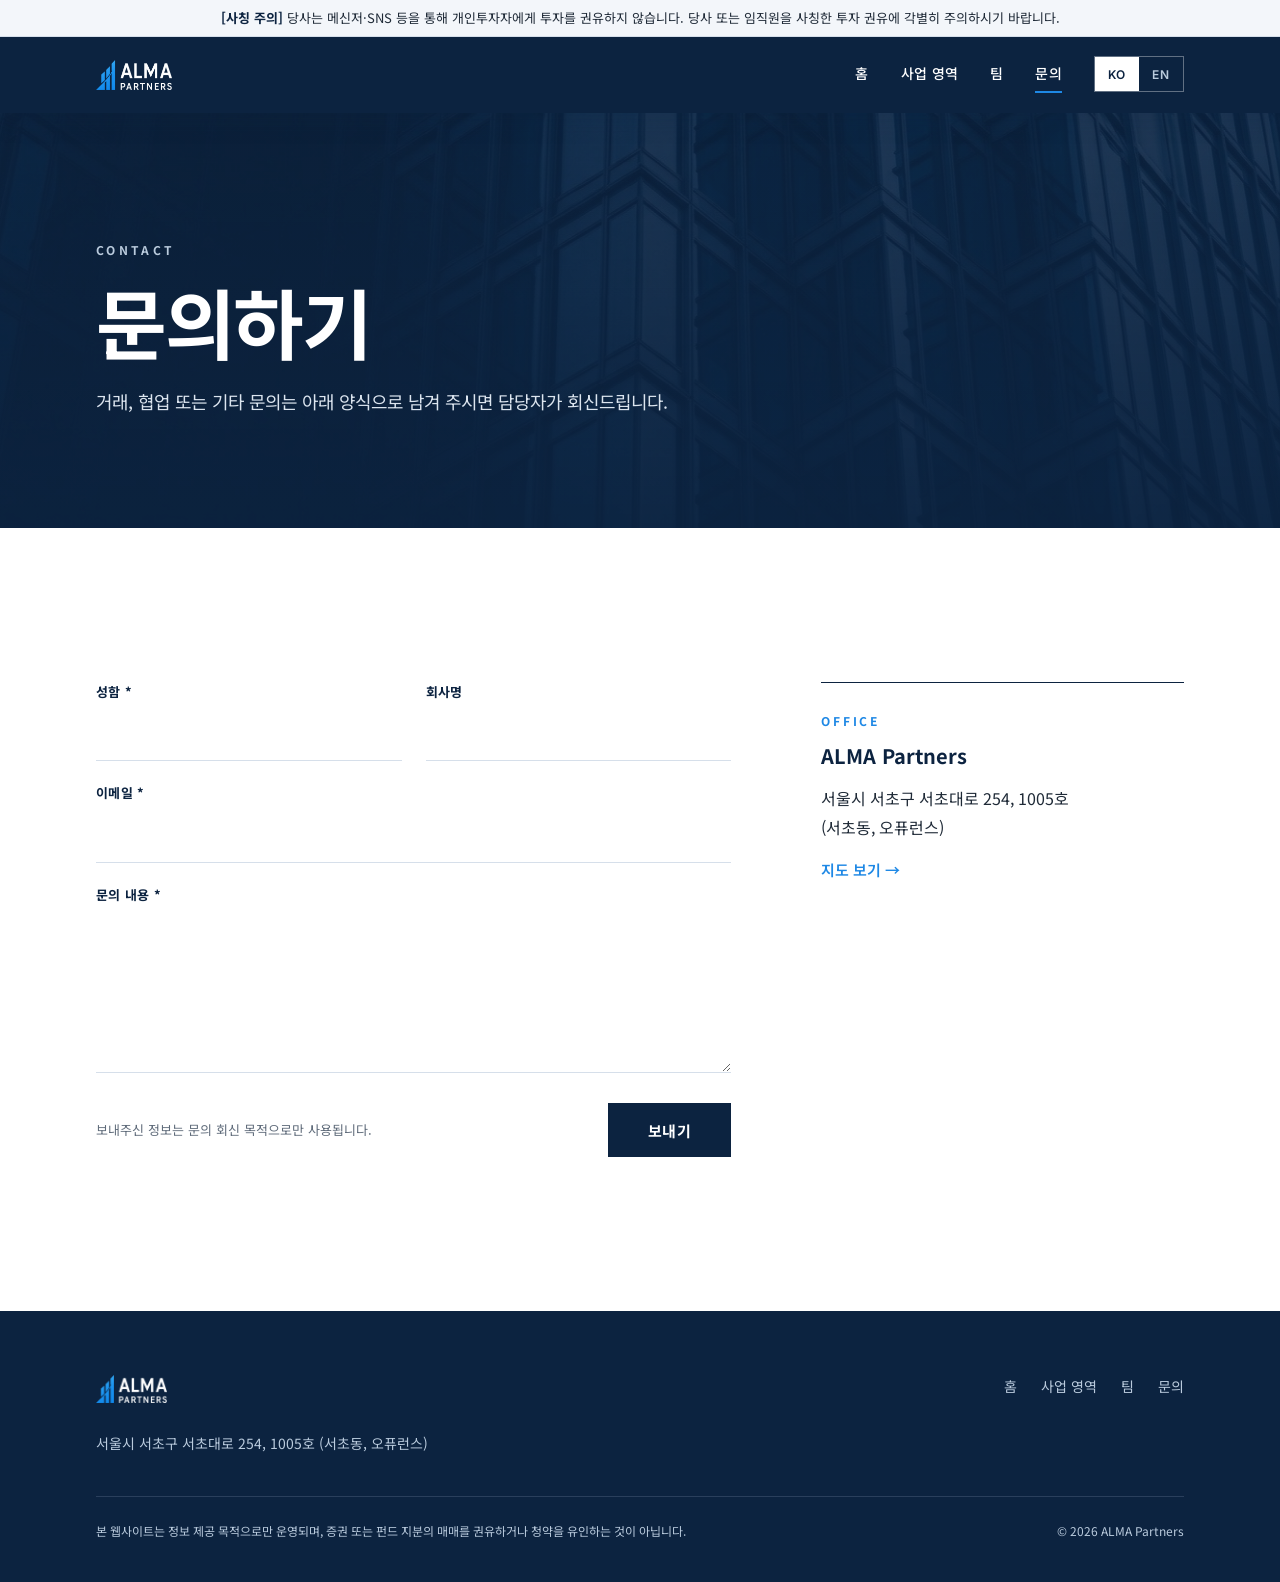
==== contact.html @ fdf9649d "Add files via upload" ====
<!doctype html>
<html lang="ko" data-lang="ko" class="no-js" data-title-ko="문의 | 알마파트너스" data-title-en="Contact | ALMA Partners" data-desc-ko="알마파트너스 문의하기" data-desc-en="Contact ALMA Partners">
<head>
<meta charset="utf-8">
<meta name="viewport" content="width=device-width, initial-scale=1, viewport-fit=cover">
<title>문의 | 알마파트너스</title>
<meta name="description" content="알마파트너스 문의하기">
<meta property="og:title" content="Contact | ALMA Partners">
<meta property="og:description" content="Contact ALMA Partners">
<meta property="og:image" content="assets/hero.jpg">
<meta property="og:type" content="website">
<meta name="theme-color" content="#0C2340">
<link rel="icon" type="image/png" href="assets/favicon.png">
<link rel="apple-touch-icon" href="assets/apple-touch-icon.png">
<link rel="preconnect" href="https://fonts.googleapis.com">
<link rel="preconnect" href="https://fonts.gstatic.com" crossorigin>
<link href="https://fonts.googleapis.com/css2?family=Inter:wght@400;500;600;700&family=Noto+Sans+KR:wght@400;500;700&display=swap" rel="stylesheet">
<link rel="stylesheet" href="css/style.css">
</head>
<body class="page-inner">
<header class="site-head">
  <div class="notice ko-only" role="note"><strong>[사칭 주의]</strong> 당사는 메신저·SNS 등을 통해 개인투자자에게 투자를 권유하지 않습니다. 당사 또는 임직원을 사칭한 투자 권유에 각별히 주의하시기 바랍니다.</div>
  <div class="wrap bar">
    <a class="brand" href="index.html" aria-label="ALMA Partners"><img src="assets/logo_white.png" alt="ALMA Partners" width="76" height="30"></a>
    <button class="burger" type="button" aria-label="Menu" aria-expanded="false" aria-controls="nav"><span></span><span></span><span></span></button>
    <nav class="nav" id="nav" aria-label="Main">
      <a href="index.html"><span data-l="ko">홈</span><span data-l="en">Home</span></a><a href="what-we-do.html"><span data-l="ko">사업 영역</span><span data-l="en">What We Do</span></a><a href="team.html"><span data-l="ko">팀</span><span data-l="en">Team</span></a><a href="contact.html" aria-current="page"><span data-l="ko">문의</span><span data-l="en">Contact</span></a>
      <div class="lang" role="group" aria-label="Language"><button type="button" data-set="ko" aria-pressed="true">KO</button><button type="button" data-set="en" aria-pressed="false">EN</button></div>
    </nav>
  </div>
</header>
<main>
<section class="band">
  <div class="hero-bg" aria-hidden="true"></div>
  <div class="wrap">
    <p class="eyebrow reveal">Contact</p>
    <h1 class="reveal" style="--d:1"><span data-l="ko">문의하기</span><span data-l="en">Get in touch</span></h1>
    <p class="lead reveal" style="--d:2"><span data-l="ko">거래, 협업 또는 기타 문의는 아래 양식으로 남겨 주시면 담당자가 회신드립니다.</span><span data-l="en">For transactions, partnerships or other enquiries, leave us a message and we will reply.</span></p>
  </div>
</section>
<section class="block">
  <div class="wrap contact-grid">
    <div class="form-area reveal">
      <form class="form" action="https://formsubmit.co/charlierhee@almapt.co.kr" method="POST">
        <input type="hidden" name="_subject" value="ALMA Partners website enquiry">
        <input type="hidden" name="_template" value="table">
        <input type="hidden" name="_captcha" value="false">
        <input type="hidden" name="_next" value="">
        <input type="text" name="_honey" class="hp" tabindex="-1" autocomplete="off" aria-hidden="true">
        <div class="field"><label for="f-name"><span data-l="ko">성함</span><span data-l="en">Name</span> *</label><input id="f-name" name="name" type="text" required autocomplete="name"></div>
        <div class="field"><label for="f-company"><span data-l="ko">회사명</span><span data-l="en">Company</span></label><input id="f-company" name="company" type="text" autocomplete="organization"></div>
        <div class="field full"><label for="f-email"><span data-l="ko">이메일</span><span data-l="en">Email</span> *</label><input id="f-email" name="email" type="email" required autocomplete="email"></div>
        <div class="field full"><label for="f-msg"><span data-l="ko">문의 내용</span><span data-l="en">Message</span> *</label><textarea id="f-msg" name="message" required></textarea></div>
        <div class="form-foot"><small><span data-l="ko">보내주신 정보는 문의 회신 목적으로만 사용됩니다.</span><span data-l="en">Your details are used only to reply to your enquiry.</span></small><button class="btn" type="submit"><span data-l="ko">보내기</span><span data-l="en">Send</span></button></div>
      </form>
      <div class="thanks" role="status"><h3><span data-l="ko">문의가 접수되었습니다.</span><span data-l="en">Thank you. Your message has been sent.</span></h3><p style="margin:0"><span data-l="ko">확인 후 담당자가 이메일로 회신드리겠습니다.</span><span data-l="en">We will reply to you by email.</span></p></div>
    </div>
    <aside class="office reveal" style="--d:1">
      <p class="label" style="margin:0">Office</p>
      <div class="name">ALMA Partners</div>
      <address><span data-l="ko">서울시 서초구 서초대로 254, 1005호<br>(서초동, 오퓨런스)</span><span data-l="en">Suite 1005, 254 Seocho-daero<br>Seocho-gu, Seoul, Korea</span></address>
      <a href="https://map.naver.com/p/search/%EC%84%9C%EC%B4%88%EB%8C%80%EB%A1%9C%20254" target="_blank" rel="noopener"><span data-l="ko">지도 보기 →</span><span data-l="en">View on map →</span></a>
    </aside>
  </div>
</section>
</main>
<footer class="site-foot">
  <div class="wrap">
    <div class="foot-top">
      <img src="assets/logo_white.png" alt="ALMA Partners" width="71" height="28">
      <nav class="foot-nav" aria-label="Footer"><a href="index.html"><span data-l="ko">홈</span><span data-l="en">Home</span></a><a href="what-we-do.html"><span data-l="ko">사업 영역</span><span data-l="en">What We Do</span></a><a href="team.html"><span data-l="ko">팀</span><span data-l="en">Team</span></a><a href="contact.html"><span data-l="ko">문의</span><span data-l="en">Contact</span></a></nav>
    </div>
    <div class="foot-top" style="margin-top:28px">
      <address style="font-style:normal;font-size:14px;line-height:1.8"><span data-l="ko">서울시 서초구 서초대로 254, 1005호 (서초동, 오퓨런스)</span><span data-l="en">Suite 1005, 254 Seocho-daero, Seocho-gu, Seoul, Korea</span></address>
    </div>
    <div class="foot-bottom">
      <p><span data-l="ko">본 웹사이트는 정보 제공 목적으로만 운영되며, 증권 또는 펀드 지분의 매매를 권유하거나 청약을 유인하는 것이 아닙니다.</span><span data-l="en">This website is for information only and does not constitute an offer or solicitation to buy or sell any securities or fund interests.</span></p>
      <p>© 2026 ALMA Partners</p>
    </div>
  </div>
</footer>
<script src="js/main.js"></script>
</body>
</html>
---- css/style.css ----
/* ALMA Partners — site styles */
:root{
  --navy:#0C2340; --navy-2:#13305A; --blue:#1E88E5; --pale:#BACBDD;
  --grey:#F3F6FA; --line:#D6DFEA; --ink:#1F2A37; --muted:#5F6B7A;
  --max:1200px; --pad:clamp(20px,5vw,56px);
  --ease:cubic-bezier(.2,.7,.2,1);
}
*{box-sizing:border-box}
html{scroll-behavior:smooth;-webkit-text-size-adjust:100%}
body{margin:0;font-family:"Inter","Noto Sans KR",system-ui,-apple-system,sans-serif;color:var(--ink);background:#fff;line-height:1.6;-webkit-font-smoothing:antialiased;overflow-x:hidden}
html[data-lang="ko"] body{font-family:"Noto Sans KR","Inter",system-ui,sans-serif;word-break:keep-all}
img{max-width:100%;display:block}
a{color:inherit;text-decoration:none}
.wrap{max-width:var(--max);margin:0 auto;padding:0 var(--pad)}

/* language switching */
html[data-lang="ko"] [data-l="en"],html[data-lang="en"] [data-l="ko"]{display:none!important}
html[data-lang="en"] .ko-only{display:none!important}

/* ---------- header ---------- */
.site-head{position:fixed;inset:0 0 auto 0;z-index:50;transition:background .35s var(--ease),box-shadow .35s var(--ease)}
.notice{background:var(--grey);color:var(--ink);font-size:13px;line-height:1.5;text-align:center;padding:8px var(--pad);border-bottom:1px solid var(--line)}
.notice strong{color:var(--navy)}
.bar{display:flex;align-items:center;justify-content:space-between;gap:24px;height:76px}
.brand img{height:30px;width:auto}
.nav{display:flex;align-items:center;gap:32px}
.nav a{color:#fff;font-size:14px;font-weight:500;letter-spacing:.02em;padding:6px 0;border-bottom:2px solid transparent;transition:border-color .25s,opacity .25s}
.nav a:hover{opacity:.75}
.nav a[aria-current="page"]{border-bottom-color:var(--blue)}
.lang{display:flex;border:1px solid rgba(255,255,255,.35)}
.lang button{background:transparent;color:var(--pale);border:0;font:600 12px "Inter",sans-serif;letter-spacing:.06em;min-width:44px;min-height:34px;cursor:pointer}
.lang button[aria-pressed="true"]{background:#fff;color:var(--navy)}
.site-head.solid,.page-inner .site-head{background:var(--navy);box-shadow:0 6px 24px rgba(12,35,64,.18)}
.burger{display:none;background:none;border:0;width:44px;height:44px;cursor:pointer;position:relative}
.burger span{position:absolute;left:11px;right:11px;height:2px;background:#fff;transition:transform .3s var(--ease),opacity .3s}
.burger span:nth-child(1){top:15px}.burger span:nth-child(2){top:21px}.burger span:nth-child(3){top:27px}
.menu-open .burger span:nth-child(1){transform:translateY(6px) rotate(45deg)}
.menu-open .burger span:nth-child(2){opacity:0}
.menu-open .burger span:nth-child(3){transform:translateY(-6px) rotate(-45deg)}

/* ---------- hero ---------- */
.hero{position:relative;min-height:100vh;min-height:100svh;display:flex;align-items:flex-end;overflow:hidden;color:#fff;background:var(--navy)}
.hero-bg{position:absolute;inset:-12% 0 -12% 0;background:url(../assets/hero.jpg) center/cover no-repeat;will-change:transform}
.hero::after{content:"";position:absolute;inset:0;background:linear-gradient(180deg,rgba(12,35,64,.55) 0%,rgba(12,35,64,.62) 45%,rgba(12,35,64,.9) 100%)}
.hero .wrap{position:relative;z-index:1;width:100%;padding-top:180px;padding-bottom:clamp(64px,12vh,128px)}
.eyebrow{font-size:12px;font-weight:700;letter-spacing:.28em;color:var(--pale);text-transform:uppercase;margin:0 0 22px}
.hero h1{font-size:clamp(40px,7.4vw,104px);line-height:1.02;font-weight:700;letter-spacing:-.035em;margin:0;max-width:13ch}
html[data-lang="ko"] .hero h1{font-size:clamp(34px,5.8vw,80px);line-height:1.2;letter-spacing:-.03em;max-width:16ch}
.hero .lead{font-size:clamp(16px,1.5vw,20px);line-height:1.7;color:#DCE5EF;max-width:640px;margin:32px 0 0}
.scroll-hint{position:absolute;z-index:1;left:50%;bottom:26px;transform:translateX(-50%);width:1px;height:48px;background:rgba(255,255,255,.25);overflow:hidden}
.scroll-hint::after{content:"";position:absolute;left:0;top:-48px;width:1px;height:48px;background:#fff;animation:drip 2.2s var(--ease) infinite}
@keyframes drip{to{top:48px}}

/* page band (inner pages) */
.band{position:relative;overflow:hidden;color:#fff;background:var(--navy)}
.band .hero-bg{inset:-20% 0 -20% 0;opacity:.55}
.band::after{content:"";position:absolute;inset:0;background:linear-gradient(180deg,rgba(12,35,64,.7),rgba(12,35,64,.92))}
.band .wrap{position:relative;z-index:1;padding-top:clamp(170px,22vw,240px);padding-bottom:clamp(64px,9vw,112px)}
.band h1{font-size:clamp(38px,6vw,80px);line-height:1.05;letter-spacing:-.03em;margin:0;font-weight:700}
.band .lead{font-size:clamp(16px,1.4vw,19px);line-height:1.7;color:#DCE5EF;max-width:680px;margin:24px 0 0}

/* ---------- sections ---------- */
section.block{padding:clamp(80px,12vw,160px) 0}
.label{font-size:12px;font-weight:700;letter-spacing:.24em;color:var(--blue);text-transform:uppercase;margin:0 0 20px}
.h2{font-size:clamp(30px,4vw,56px);line-height:1.12;letter-spacing:-.025em;font-weight:700;color:var(--navy);margin:0}
html[data-lang="ko"] .h2{line-height:1.3}
.split{display:grid;grid-template-columns:5fr 7fr;gap:clamp(32px,6vw,96px);align-items:start}
.body-lg{font-size:clamp(17px,1.5vw,21px);line-height:1.75;color:var(--ink);margin:0}

.statement{background:var(--navy);color:#fff}
.statement p:not(.label){font-size:clamp(26px,3.6vw,52px);line-height:1.25;letter-spacing:-.02em;font-weight:600;margin:0;max-width:22ch}
html[data-lang="ko"] .statement p:not(.label){line-height:1.45;max-width:24ch}
.statement .accent{color:var(--pale)}

.principles{display:grid;grid-template-columns:repeat(4,minmax(0,1fr));gap:clamp(24px,3vw,48px);margin-top:clamp(48px,6vw,80px)}
.principle{border-top:1px solid var(--navy);padding-top:24px}
.num{font-size:13px;font-weight:700;color:var(--blue);letter-spacing:.06em}
.principle h3{font-size:clamp(19px,1.6vw,22px);color:var(--navy);margin:14px 0 10px;letter-spacing:-.01em}
.principle p{margin:0;font-size:15px;line-height:1.7;color:var(--muted)}

.platforms{margin-top:clamp(40px,5vw,72px);border-top:1px solid var(--line)}
.platform{display:grid;grid-template-columns:120px 1fr auto;gap:clamp(16px,4vw,56px);align-items:baseline;padding:clamp(32px,4vw,48px) 0;border-bottom:1px solid var(--line);transition:padding .35s var(--ease)}
.platform .big{font-size:clamp(40px,5vw,72px);font-weight:700;color:var(--line);line-height:1;letter-spacing:-.04em;transition:color .35s}
.platform h3{font-size:clamp(22px,2.4vw,34px);color:var(--navy);margin:0 0 10px;letter-spacing:-.02em}
.platform p{margin:0;color:var(--muted);font-size:16px;line-height:1.7;max-width:640px}
.arrow{font-size:15px;font-weight:600;color:var(--blue);white-space:nowrap}
a.platform:hover .big{color:var(--blue)}
a.platform:hover{padding-left:12px}

/* what we do detail */
.detail{display:grid;grid-template-columns:5fr 7fr;gap:clamp(32px,6vw,96px);padding:clamp(64px,8vw,120px) 0;border-bottom:1px solid var(--line)}
.detail:last-child{border-bottom:0}
.detail .big{font-size:clamp(56px,7vw,104px);font-weight:700;color:var(--blue);line-height:.9;letter-spacing:-.05em;display:block;margin-bottom:24px}
.detail h2{font-size:clamp(28px,3.2vw,44px);color:var(--navy);line-height:1.15;letter-spacing:-.02em;margin:0}
.detail .sub{color:var(--muted);font-size:14px;letter-spacing:.04em;margin-top:12px}
.detail ul{list-style:none;padding:0;margin:36px 0 0;display:grid;grid-template-columns:repeat(2,minmax(0,1fr));gap:0 40px}
.detail li{padding:16px 0;border-top:1px solid var(--line);font-weight:600;color:var(--navy);font-size:16px}

/* team */
.team{display:grid;grid-template-columns:repeat(3,minmax(0,1fr));gap:0 clamp(24px,4vw,64px)}
.person{padding:36px 0 40px;border-top:1px solid var(--navy)}
.person .name{font-size:clamp(24px,2.4vw,32px);font-weight:700;color:var(--navy);letter-spacing:-.02em}
.person .alt{font-size:15px;color:var(--muted);margin-top:4px}
.person .role{margin-top:22px;font-size:12px;font-weight:700;letter-spacing:.18em;color:var(--blue);text-transform:uppercase}

/* contact */
.contact-grid{display:grid;grid-template-columns:7fr 4fr;gap:clamp(40px,7vw,112px);align-items:start}
.form{display:grid;grid-template-columns:repeat(2,minmax(0,1fr));gap:22px 24px}
.field{display:flex;flex-direction:column;gap:8px}
.field.full{grid-column:1/-1}
.field label{font-size:13px;font-weight:700;color:var(--navy);letter-spacing:.02em}
.field input,.field textarea{font:inherit;font-size:16px;color:var(--ink);border:0;border-bottom:1px solid var(--line);background:transparent;padding:12px 0;border-radius:0;transition:border-color .25s}
.field textarea{min-height:160px;resize:vertical}
.field input:focus,.field textarea:focus{outline:0;border-bottom-color:var(--blue)}
.form-foot{grid-column:1/-1;display:flex;flex-wrap:wrap;align-items:center;justify-content:space-between;gap:20px;margin-top:8px}
.form-foot small{color:var(--muted);font-size:13px}
.btn{background:var(--navy);color:#fff;border:0;min-height:54px;padding:0 40px;font:700 15px "Inter","Noto Sans KR",sans-serif;letter-spacing:.04em;cursor:pointer;transition:background .25s}
.btn:hover{background:var(--blue)}
.hp{position:absolute;left:-9999px}
.thanks{display:none;border-top:3px solid var(--blue);background:var(--grey);padding:40px}
.thanks h3{margin:0 0 8px;color:var(--navy);font-size:22px}
.is-sent .thanks{display:block}.is-sent .form{display:none}
.office{border-top:1px solid var(--navy);padding-top:28px}
.office .name{font-size:20px;font-weight:700;color:var(--navy);margin:10px 0 12px}
.office address{font-style:normal;line-height:1.8;color:var(--ink)}
.office a{display:inline-block;margin-top:16px;color:var(--blue);font-weight:600;font-size:15px}

/* ---------- footer ---------- */
.site-foot{background:var(--navy);color:var(--pale);padding:64px 0 40px}
.foot-top{display:flex;flex-wrap:wrap;justify-content:space-between;gap:28px;align-items:flex-start}
.foot-top img{height:28px;width:auto}
.foot-nav{display:flex;flex-wrap:wrap;gap:24px;font-size:14px}
.foot-nav a:hover{color:#fff}
.foot-bottom{border-top:1px solid #2A3F5C;margin-top:40px;padding-top:24px;display:flex;flex-wrap:wrap;justify-content:space-between;gap:16px;font-size:12px;line-height:1.7}
.foot-bottom p{margin:0;max-width:820px}

/* ---------- scroll reveal ---------- */
.reveal{opacity:0;transform:translateY(28px);transition:opacity .9s var(--ease),transform .9s var(--ease);transition-delay:calc(var(--d,0) * 110ms)}
.reveal.in{opacity:1;transform:none}
.no-js .reveal{opacity:1;transform:none}

/* ---------- responsive ---------- */
@media (max-width:960px){
  .split,.detail,.contact-grid{grid-template-columns:1fr}
  .principles{grid-template-columns:repeat(2,minmax(0,1fr))}
  .team{grid-template-columns:repeat(2,minmax(0,1fr))}
}
@media (max-width:820px){
  .burger{display:block}
  .nav{position:fixed;inset:0;background:var(--navy);flex-direction:column;justify-content:center;align-items:flex-start;gap:8px;padding:0 var(--pad);opacity:0;visibility:hidden;transition:opacity .35s var(--ease),visibility .35s}
  .nav a{font-size:32px;font-weight:700;letter-spacing:-.02em;padding:10px 0}
  .lang{margin-top:24px}
  .menu-open .nav{opacity:1;visibility:visible}
  .bar{position:relative;z-index:2}
  .menu-open .site-head{background:var(--navy)}
  .platform{grid-template-columns:1fr}
  .platform .arrow{justify-self:start}
}
@media (max-width:600px){
  .principles,.team,.detail ul,.form{grid-template-columns:1fr}
  .notice{font-size:12px;text-align:left}
  .hero .wrap{padding-top:150px}
}
@media (prefers-reduced-motion:reduce){
  html{scroll-behavior:auto}
  .reveal{opacity:1;transform:none;transition:none}
  .scroll-hint::after{animation:none}
}
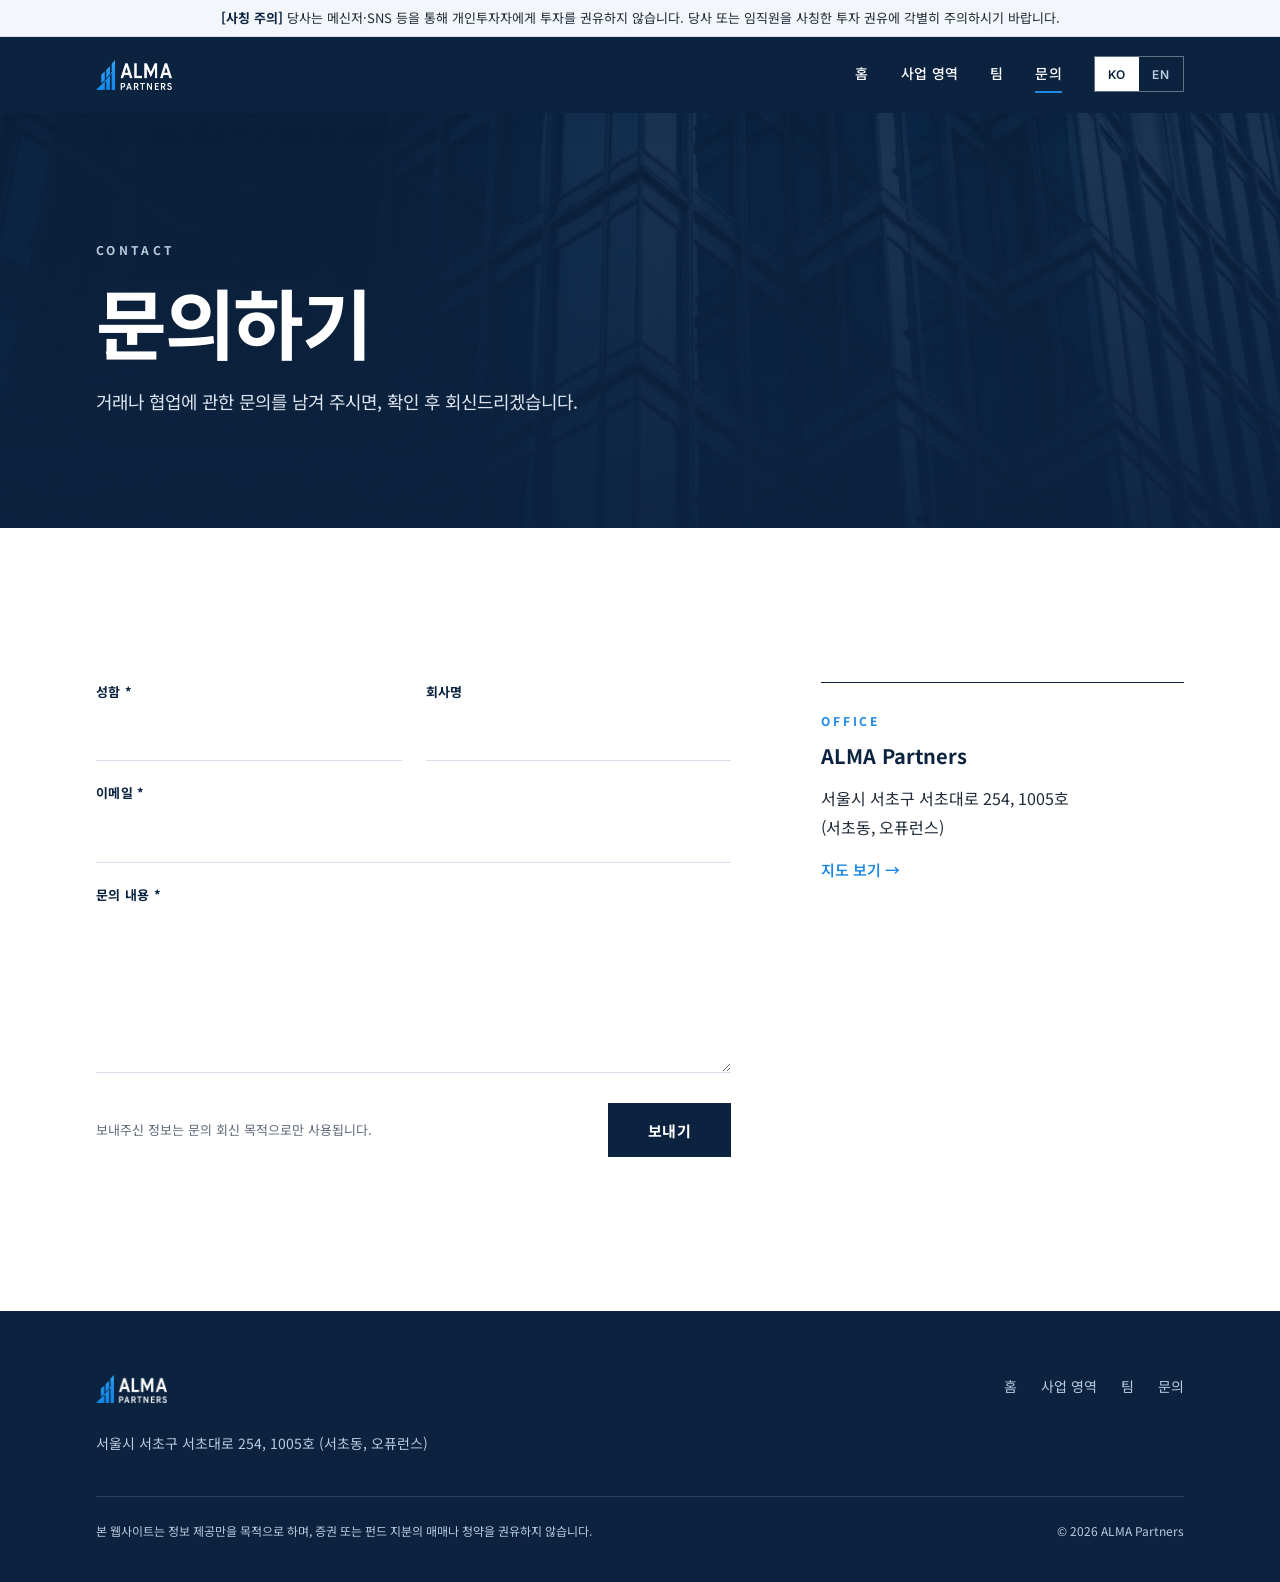
==== commit f5743cea: "Add files via upload" ====
--- a/contact.html
+++ b/contact.html
@@ -35,25 +35,25 @@
   <div class="wrap">
     <p class="eyebrow reveal">Contact</p>
     <h1 class="reveal" style="--d:1"><span data-l="ko">문의하기</span><span data-l="en">Get in touch</span></h1>
-    <p class="lead reveal" style="--d:2"><span data-l="ko">거래, 협업 또는 기타 문의는 아래 양식으로 남겨 주시면 담당자가 회신드립니다.</span><span data-l="en">For transactions, partnerships or other enquiries, leave us a message and we will reply.</span></p>
+    <p class="lead reveal" style="--d:2"><span data-l="ko">거래나 협업에 관한 문의를 남겨 주시면, 확인 후 회신드리겠습니다.</span><span data-l="en">For transactions, partnerships or other enquiries, leave us a message and we will reply.</span></p>
   </div>
 </section>
 <section class="block">
   <div class="wrap contact-grid">
     <div class="form-area reveal">
-      <form class="form" action="https://formsubmit.co/charlierhee@almapt.co.kr" method="POST">
+      <form class="form" action="https://formsubmit.co/charlierhee@almapt.co.kr" method="POST" data-ajax="https://formsubmit.co/ajax/charlierhee@almapt.co.kr">
         <input type="hidden" name="_subject" value="ALMA Partners website enquiry">
         <input type="hidden" name="_template" value="table">
         <input type="hidden" name="_captcha" value="false">
-        <input type="hidden" name="_next" value="">
         <input type="text" name="_honey" class="hp" tabindex="-1" autocomplete="off" aria-hidden="true">
         <div class="field"><label for="f-name"><span data-l="ko">성함</span><span data-l="en">Name</span> *</label><input id="f-name" name="name" type="text" required autocomplete="name"></div>
         <div class="field"><label for="f-company"><span data-l="ko">회사명</span><span data-l="en">Company</span></label><input id="f-company" name="company" type="text" autocomplete="organization"></div>
         <div class="field full"><label for="f-email"><span data-l="ko">이메일</span><span data-l="en">Email</span> *</label><input id="f-email" name="email" type="email" required autocomplete="email"></div>
         <div class="field full"><label for="f-msg"><span data-l="ko">문의 내용</span><span data-l="en">Message</span> *</label><textarea id="f-msg" name="message" required></textarea></div>
-        <div class="form-foot"><small><span data-l="ko">보내주신 정보는 문의 회신 목적으로만 사용됩니다.</span><span data-l="en">Your details are used only to reply to your enquiry.</span></small><button class="btn" type="submit"><span data-l="ko">보내기</span><span data-l="en">Send</span></button></div>
+        <div class="form-foot"><small><span data-l="ko">보내주신 정보는 문의 회신 목적으로만 사용됩니다.</span><span data-l="en">Your details are used only to reply to your enquiry.</span></small><button class="btn" type="submit"><span class="btn-idle"><span data-l="ko">보내기</span><span data-l="en">Send</span></span><span class="btn-busy"><span data-l="ko">보내는 중…</span><span data-l="en">Sending…</span></span></button></div>
+        <p class="form-error" role="alert"><span data-l="ko">전송에 실패했습니다. 잠시 후 다시 시도해 주세요.</span><span data-l="en">Sorry, the message could not be sent. Please try again shortly.</span></p><div style="display:none"></div>
       </form>
-      <div class="thanks" role="status"><h3><span data-l="ko">문의가 접수되었습니다.</span><span data-l="en">Thank you. Your message has been sent.</span></h3><p style="margin:0"><span data-l="ko">확인 후 담당자가 이메일로 회신드리겠습니다.</span><span data-l="en">We will reply to you by email.</span></p></div>
+      <div class="thanks" role="status"><h3><span data-l="ko">문의가 접수되었습니다.</span><span data-l="en">Thank you. Your message has been sent.</span></h3><p style="margin:0"><span data-l="ko">확인 후 이메일로 회신드리겠습니다.</span><span data-l="en">We will reply to you by email.</span></p></div>
     </div>
     <aside class="office reveal" style="--d:1">
       <p class="label" style="margin:0">Office</p>
@@ -74,7 +74,7 @@
       <address style="font-style:normal;font-size:14px;line-height:1.8"><span data-l="ko">서울시 서초구 서초대로 254, 1005호 (서초동, 오퓨런스)</span><span data-l="en">Suite 1005, 254 Seocho-daero, Seocho-gu, Seoul, Korea</span></address>
     </div>
     <div class="foot-bottom">
-      <p><span data-l="ko">본 웹사이트는 정보 제공 목적으로만 운영되며, 증권 또는 펀드 지분의 매매를 권유하거나 청약을 유인하는 것이 아닙니다.</span><span data-l="en">This website is for information only and does not constitute an offer or solicitation to buy or sell any securities or fund interests.</span></p>
+      <p><span data-l="ko">본 웹사이트는 정보 제공만을 목적으로 하며, 증권 또는 펀드 지분의 매매나 청약을 권유하지 않습니다.</span><span data-l="en">This website is for information only and does not constitute an offer or solicitation to buy or sell any securities or fund interests.</span></p>
       <p>© 2026 ALMA Partners</p>
     </div>
   </div>
--- a/css/style.css
+++ b/css/style.css
@@ -45,7 +45,7 @@
 .hero .wrap{position:relative;z-index:1;width:100%;padding-top:180px;padding-bottom:clamp(64px,12vh,128px)}
 .eyebrow{font-size:12px;font-weight:700;letter-spacing:.28em;color:var(--pale);text-transform:uppercase;margin:0 0 22px}
 .hero h1{font-size:clamp(40px,7.4vw,104px);line-height:1.02;font-weight:700;letter-spacing:-.035em;margin:0;max-width:13ch}
-html[data-lang="ko"] .hero h1{font-size:clamp(34px,5.8vw,80px);line-height:1.2;letter-spacing:-.03em;max-width:16ch}
+html[data-lang="ko"] .hero h1{font-size:clamp(32px,5.2vw,72px);line-height:1.25;letter-spacing:-.03em;max-width:none}
 .hero .lead{font-size:clamp(16px,1.5vw,20px);line-height:1.7;color:#DCE5EF;max-width:640px;margin:32px 0 0}
 .scroll-hint{position:absolute;z-index:1;left:50%;bottom:26px;transform:translateX(-50%);width:1px;height:48px;background:rgba(255,255,255,.25);overflow:hidden}
 .scroll-hint::after{content:"";position:absolute;left:0;top:-48px;width:1px;height:48px;background:#fff;animation:drip 2.2s var(--ease) infinite}
@@ -64,8 +64,12 @@
 .label{font-size:12px;font-weight:700;letter-spacing:.24em;color:var(--blue);text-transform:uppercase;margin:0 0 20px}
 .h2{font-size:clamp(30px,4vw,56px);line-height:1.12;letter-spacing:-.025em;font-weight:700;color:var(--navy);margin:0}
 html[data-lang="ko"] .h2{line-height:1.3}
+html[data-lang="ko"] .split .h2{font-size:clamp(28px,3.1vw,44px)}
 .split{display:grid;grid-template-columns:5fr 7fr;gap:clamp(32px,6vw,96px);align-items:start}
+.split .body-lg{margin-top:.35em}
 .body-lg{font-size:clamp(17px,1.5vw,21px);line-height:1.75;color:var(--ink);margin:0}
+.facts{margin:28px 0 0;padding-top:20px;border-top:1px solid var(--line);font-size:13px;font-weight:600;letter-spacing:.14em;color:var(--muted);text-transform:uppercase}
+html[data-lang="ko"] .facts{letter-spacing:.04em}
 
 .statement{background:var(--navy);color:#fff}
 .statement p:not(.label){font-size:clamp(26px,3.6vw,52px);line-height:1.25;letter-spacing:-.02em;font-weight:600;margin:0;max-width:22ch}
@@ -166,3 +170,13 @@
   .reveal{opacity:1;transform:none;transition:none}
   .scroll-hint::after{animation:none}
 }
+
+/* form sending states */
+.btn-busy{display:none}
+.is-busy .btn-idle{display:none}.is-busy .btn-busy{display:inline}
+.is-busy .btn{opacity:.7;cursor:wait}
+.form-error{display:none;grid-column:1/-1;margin:0;color:#B42318;font-size:14px}
+.has-error .form-error{display:block}
+
+/* home list has room: keep platform titles on one line */
+.platforms h3 br{display:none}
